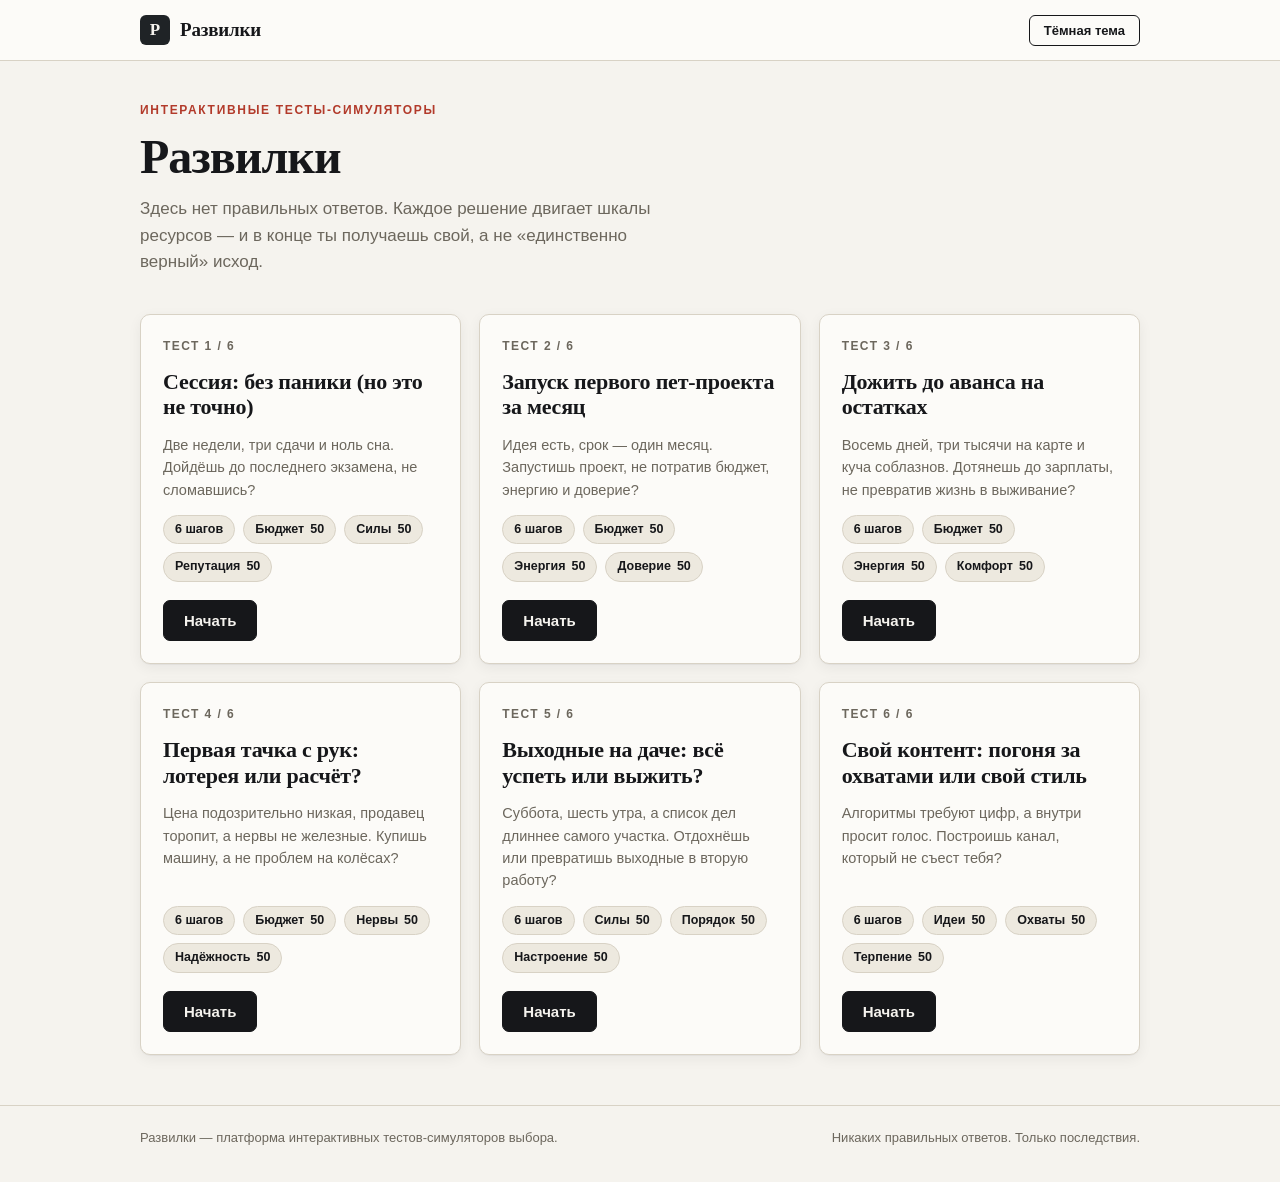
==== index.html @ 998c8da3 "Add files via upload" ====
<!DOCTYPE html>
<html lang="ru">
<head>
  <meta charset="UTF-8">
  <meta name="viewport" content="width=device-width, initial-scale=1.0">
  <title>Развилки — интерактивные тесты-симуляторы выбора</title>
  <meta name="description" content="Интерактивные тесты-симуляторы выбора: каждое решение двигает шкалы ресурсов и ведёт к своему исходу.">

  <!-- ============================================================
       Яндекс Метрика — шаблон. Раскомментируйте блок ниже
       и замените 00000000 на номер вашего счётчика.
  <script type="text/javascript">
     (function(m,e,t,r,i,k,a){m[i]=m[i]||function(){(m[i].a=m[i].a||[]).push(arguments)};
     m[i].l=1*new Date();
     for (var j = 0; j < document.scripts.length; j++) {if (document.scripts[j].src === r) { return; }}
     k=e.createElement(t),a=e.getElementsByTagName(t)[0],k.async=1,k.src=r,a.parentNode.insertBefore(k,a)})
     (window, document, "script", "https://mc.yandex.ru/metrika/tag.js", "ym");
     ym(00000000, "init", {
          clickmap:true,
          trackLinks:true,
          accurateTrackBounce:true,
          webvisor:true
     });
  </script>
  <noscript><div><img src="https://mc.yandex.ru/watch/00000000" style="position:absolute; left:-9999px;" alt="" /></div></noscript>
  ============================================================ -->

  <link rel="stylesheet" href="style.css">
</head>
<body>
  <header class="site-header">
    <div class="shell header-inner">
      <a class="brand" href="#" id="brandLink" aria-label="На главную">
        <span class="brand-mark" aria-hidden="true">Р</span>
        <span class="brand-name">Развилки</span>
      </a>
      <button class="theme-toggle" id="themeToggle" type="button" aria-label="Переключить тему">Тёмная тема</button>
    </div>
  </header>

  <main class="shell" id="app" aria-live="polite"></main>

  <footer class="site-footer">
    <div class="shell footer-inner">
      <span>Развилки — платформа интерактивных тестов-симуляторов выбора.</span>
      <span class="footer-note">Никаких правильных ответов. Только последствия.</span>
    </div>
  </footer>

  <script src="scenarios.js"></script>
  <script src="app.js"></script>
</body>
</html>
---- style.css ----
:root {
  --bg: #F5F3EE;
  --surface: #FCFBF8;
  --surface-2: #EDE9DF;
  --text: #16171A;
  --muted: #6C675D;
  --border: #D8D2C5;
  --border-strong: #16171A;
  --accent: #B23A2A;
  --accent-ink: #1F2326;
  --ok: #2F6B4F;
  --warn: #C48A1B;
  --danger: #B23A2A;
  --shadow: 0 1px 0 rgba(22, 23, 26, 0.04), 0 4px 14px rgba(22, 23, 26, 0.06);
  --radius: 10px;
  --font-display: Georgia, 'Times New Roman', 'PT Serif', serif;
  --font-body: -apple-system, BlinkMacSystemFont, 'Segoe UI', Roboto, Helvetica, Arial, sans-serif;
}

[data-theme="dark"] {
  --bg: #16171A;
  --surface: #1D1F22;
  --surface-2: #24262A;
  --text: #F2F0EA;
  --muted: #9B968C;
  --border: #34363B;
  --border-strong: #F2F0EA;
  --accent: #D85A43;
  --accent-ink: #F2F0EA;
  --ok: #4E9C77;
  --warn: #D9A13B;
  --danger: #E05A44;
  --shadow: 0 1px 0 rgba(0, 0, 0, 0.25), 0 6px 18px rgba(0, 0, 0, 0.35);
}

* { box-sizing: border-box; }

html { -webkit-text-size-adjust: 100%; }

body {
  margin: 0;
  background: var(--bg);
  color: var(--text);
  font-family: var(--font-body);
  font-size: 16px;
  line-height: 1.55;
  transition: background 0.25s ease, color 0.25s ease;
}

.shell {
  width: 100%;
  max-width: 1040px;
  margin: 0 auto;
  padding: 0 20px;
}

/* ---------- Header ---------- */
.site-header {
  border-bottom: 1px solid var(--border);
  background: var(--surface);
  position: sticky;
  top: 0;
  z-index: 20;
}

.header-inner {
  display: flex;
  align-items: center;
  justify-content: space-between;
  height: 60px;
}

.brand {
  display: inline-flex;
  align-items: center;
  gap: 10px;
  text-decoration: none;
  color: var(--text);
}

.brand-mark {
  width: 30px;
  height: 30px;
  display: grid;
  place-items: center;
  background: var(--accent-ink);
  color: var(--bg);
  font-family: var(--font-display);
  font-weight: 700;
  font-size: 17px;
  border-radius: 6px;
}

.brand-name {
  font-family: var(--font-display);
  font-weight: 700;
  font-size: 19px;
  letter-spacing: -0.01em;
}

.theme-toggle {
  appearance: none;
  border: 1px solid var(--border-strong);
  background: transparent;
  color: var(--text);
  font-family: var(--font-body);
  font-size: 13px;
  font-weight: 600;
  padding: 7px 14px;
  border-radius: 6px;
  cursor: pointer;
  transition: background 0.15s ease, color 0.15s ease;
}

.theme-toggle:hover {
  background: var(--text);
  color: var(--bg);
}

/* ---------- Hero ---------- */
.hero {
  padding: 40px 0 30px;
}

.hero-kicker {
  font-size: 12px;
  font-weight: 700;
  letter-spacing: 0.14em;
  text-transform: uppercase;
  color: var(--accent);
  margin: 0 0 12px;
}

.hero-title {
  font-family: var(--font-display);
  font-size: clamp(30px, 6vw, 48px);
  line-height: 1.06;
  letter-spacing: -0.02em;
  margin: 0 0 14px;
}

.hero-sub {
  max-width: 560px;
  color: var(--muted);
  font-size: 17px;
  margin: 0;
}

/* ---------- Cards grid ---------- */
.grid {
  display: grid;
  grid-template-columns: repeat(auto-fill, minmax(300px, 1fr));
  gap: 18px;
  padding: 8px 0 40px;
}

.card {
  background: var(--surface);
  border: 1px solid var(--border);
  border-radius: var(--radius);
  box-shadow: var(--shadow);
  padding: 22px;
  display: flex;
  flex-direction: column;
  gap: 14px;
}

.card-index {
  font-size: 12px;
  font-weight: 700;
  letter-spacing: 0.12em;
  text-transform: uppercase;
  color: var(--muted);
}

.card-title {
  font-family: var(--font-display);
  font-size: 22px;
  line-height: 1.15;
  letter-spacing: -0.01em;
  margin: 0;
}

.card-tagline {
  color: var(--muted);
  font-size: 14.5px;
  margin: 0;
  flex: 1;
}

.card-meta {
  display: flex;
  flex-wrap: wrap;
  gap: 8px;
}

.chip {
  display: inline-flex;
  align-items: center;
  gap: 6px;
  border: 1px solid var(--border);
  background: var(--surface-2);
  border-radius: 999px;
  padding: 4px 11px;
  font-size: 12.5px;
  font-weight: 600;
  color: var(--text);
}

.chip b { font-weight: 700; }

.card-actions {
  display: flex;
  gap: 10px;
  margin-top: 4px;
}

/* ---------- Buttons ---------- */
.btn {
  appearance: none;
  border: 1px solid var(--border-strong);
  background: var(--text);
  color: var(--bg);
  font-family: var(--font-body);
  font-size: 15px;
  font-weight: 700;
  padding: 11px 20px;
  border-radius: 7px;
  cursor: pointer;
  transition: transform 0.08s ease, opacity 0.15s ease, background 0.15s ease;
}

.btn:hover { opacity: 0.9; }
.btn:active { transform: translateY(1px); }

.btn-ghost {
  background: transparent;
  color: var(--text);
  border: 1px solid var(--border);
}

.btn-ghost:hover {
  background: var(--surface-2);
  opacity: 1;
}

.btn-block { width: 100%; text-align: center; }

/* ---------- Test view ---------- */
.view-head {
  display: flex;
  align-items: baseline;
  justify-content: space-between;
  gap: 12px;
  padding: 26px 0 14px;
  flex-wrap: wrap;
}

.view-title {
  font-family: var(--font-display);
  font-size: clamp(22px, 4vw, 30px);
  letter-spacing: -0.01em;
  margin: 0;
}

.step-counter {
  font-size: 13px;
  font-weight: 700;
  color: var(--muted);
  letter-spacing: 0.06em;
  text-transform: uppercase;
  white-space: nowrap;
}

/* ---------- Resource bars ---------- */
.resources {
  display: grid;
  grid-template-columns: repeat(3, 1fr);
  gap: 14px;
  padding: 6px 0 20px;
}

.resource {
  background: var(--surface);
  border: 1px solid var(--border);
  border-radius: var(--radius);
  padding: 14px 16px;
}

.resource-head {
  display: flex;
  align-items: baseline;
  justify-content: space-between;
  margin-bottom: 10px;
}

.resource-name {
  font-size: 13px;
  font-weight: 700;
  letter-spacing: 0.04em;
  text-transform: uppercase;
  color: var(--muted);
}

.resource-value {
  font-family: var(--font-display);
  font-size: 20px;
  font-weight: 700;
  font-variant-numeric: tabular-nums;
}

.resource-track {
  height: 8px;
  background: var(--surface-2);
  border-radius: 999px;
  overflow: hidden;
}

.resource-fill {
  height: 100%;
  width: 0;
  background: var(--ok);
  border-radius: 999px;
  transition: width 0.4s cubic-bezier(0.22, 1, 0.36, 1), background 0.3s ease;
}

.resource.warn .resource-fill { background: var(--warn); }
.resource.warn .resource-value { color: var(--warn); }

.resource.danger .resource-fill { background: var(--danger); }
.resource.danger .resource-value { color: var(--danger); }

/* ---------- Step card ---------- */
.step-card {
  background: var(--surface);
  border: 1px solid var(--border-strong);
  border-radius: var(--radius);
  box-shadow: var(--shadow);
  padding: 26px;
  max-width: 720px;
}

.step-text {
  font-family: var(--font-display);
  font-size: clamp(20px, 3.4vw, 26px);
  line-height: 1.3;
  letter-spacing: -0.01em;
  margin: 0 0 22px;
}

.choices {
  display: flex;
  flex-direction: column;
  gap: 12px;
}

.choice {
  display: block;
  width: 100%;
  text-align: left;
  border: 1px solid var(--border);
  background: var(--surface);
  color: var(--text);
  border-radius: 8px;
  padding: 14px 16px;
  font-family: var(--font-body);
  font-size: 15.5px;
  line-height: 1.4;
  cursor: pointer;
  transition: border-color 0.15s ease, background 0.15s ease, transform 0.08s ease;
}

.choice:not(:disabled):hover {
  border-color: var(--border-strong);
  background: var(--surface-2);
}

.choice:not(:disabled):active { transform: translateY(1px); }

.choice:disabled {
  cursor: not-allowed;
  opacity: 0.55;
  border-style: dashed;
}

.choice-reason {
  display: block;
  margin-top: 8px;
  font-size: 13px;
  font-weight: 600;
  color: var(--danger);
}

/* ---------- Final / Fail ---------- */
.result-plate {
  background: var(--accent-ink);
  color: var(--bg);
  border-radius: var(--radius);
  padding: 28px;
  margin: 26px 0 20px;
  box-shadow: var(--shadow);
}

.result-plate.danger-plate { background: var(--danger); }

.result-label {
  font-size: 12px;
  font-weight: 700;
  letter-spacing: 0.14em;
  text-transform: uppercase;
  opacity: 0.75;
  margin: 0 0 10px;
}

.result-title {
  font-family: var(--font-display);
  font-size: clamp(24px, 5vw, 34px);
  line-height: 1.1;
  letter-spacing: -0.01em;
  margin: 0 0 12px;
}

.result-text {
  margin: 0;
  opacity: 0.9;
  max-width: 640px;
  font-size: 16px;
}

.section-title {
  font-family: var(--font-display);
  font-size: 20px;
  letter-spacing: -0.01em;
  margin: 26px 0 12px;
}

/* ---------- Breakdown ---------- */
.breakdown {
  display: flex;
  flex-direction: column;
  gap: 12px;
  max-width: 720px;
}

.breakdown-item {
  background: var(--surface);
  border: 1px solid var(--border);
  border-radius: var(--radius);
  padding: 16px 18px;
}

.breakdown-head {
  display: flex;
  align-items: baseline;
  gap: 10px;
  margin-bottom: 6px;
}

.breakdown-step {
  font-size: 12px;
  font-weight: 700;
  letter-spacing: 0.08em;
  color: var(--accent);
  text-transform: uppercase;
  white-space: nowrap;
}

.breakdown-choice {
  font-weight: 700;
  font-size: 15px;
}

.breakdown-note {
  color: var(--muted);
  font-size: 14px;
  margin: 6px 0 0;
}

.breakdown-delta {
  display: inline-block;
  margin-top: 10px;
  font-size: 12.5px;
  font-weight: 700;
  color: var(--muted);
}

/* ---------- Yandex slot ---------- */
.yandex-slot {
  max-width: 720px;
  min-height: 120px;
  margin: 22px 0 8px;
  border: 1px dashed var(--border);
  border-radius: var(--radius);
  display: flex;
  align-items: center;
  justify-content: center;
  color: var(--muted);
  font-size: 13px;
  letter-spacing: 0.04em;
  text-transform: uppercase;
  padding: 18px;
  text-align: center;
}

/* ---------- Result actions ---------- */
.result-actions {
  display: flex;
  flex-wrap: wrap;
  gap: 12px;
  margin: 26px 0 40px;
}

.btn.copied {
  background: var(--ok);
  border-color: var(--ok);
  color: #fff;
}

/* ---------- Footer ---------- */
.site-footer {
  border-top: 1px solid var(--border);
  padding: 22px 0 34px;
  margin-top: 10px;
}

.footer-inner {
  display: flex;
  flex-wrap: wrap;
  justify-content: space-between;
  gap: 8px;
  color: var(--muted);
  font-size: 13px;
}

/* ---------- Responsive ---------- */
@media (max-width: 600px) {
  .resources { grid-template-columns: 1fr; gap: 10px; }
  .step-card { padding: 20px; }
  .result-plate { padding: 22px; }
  .card-actions { flex-direction: column; }
  .card-actions .btn { width: 100%; }
}
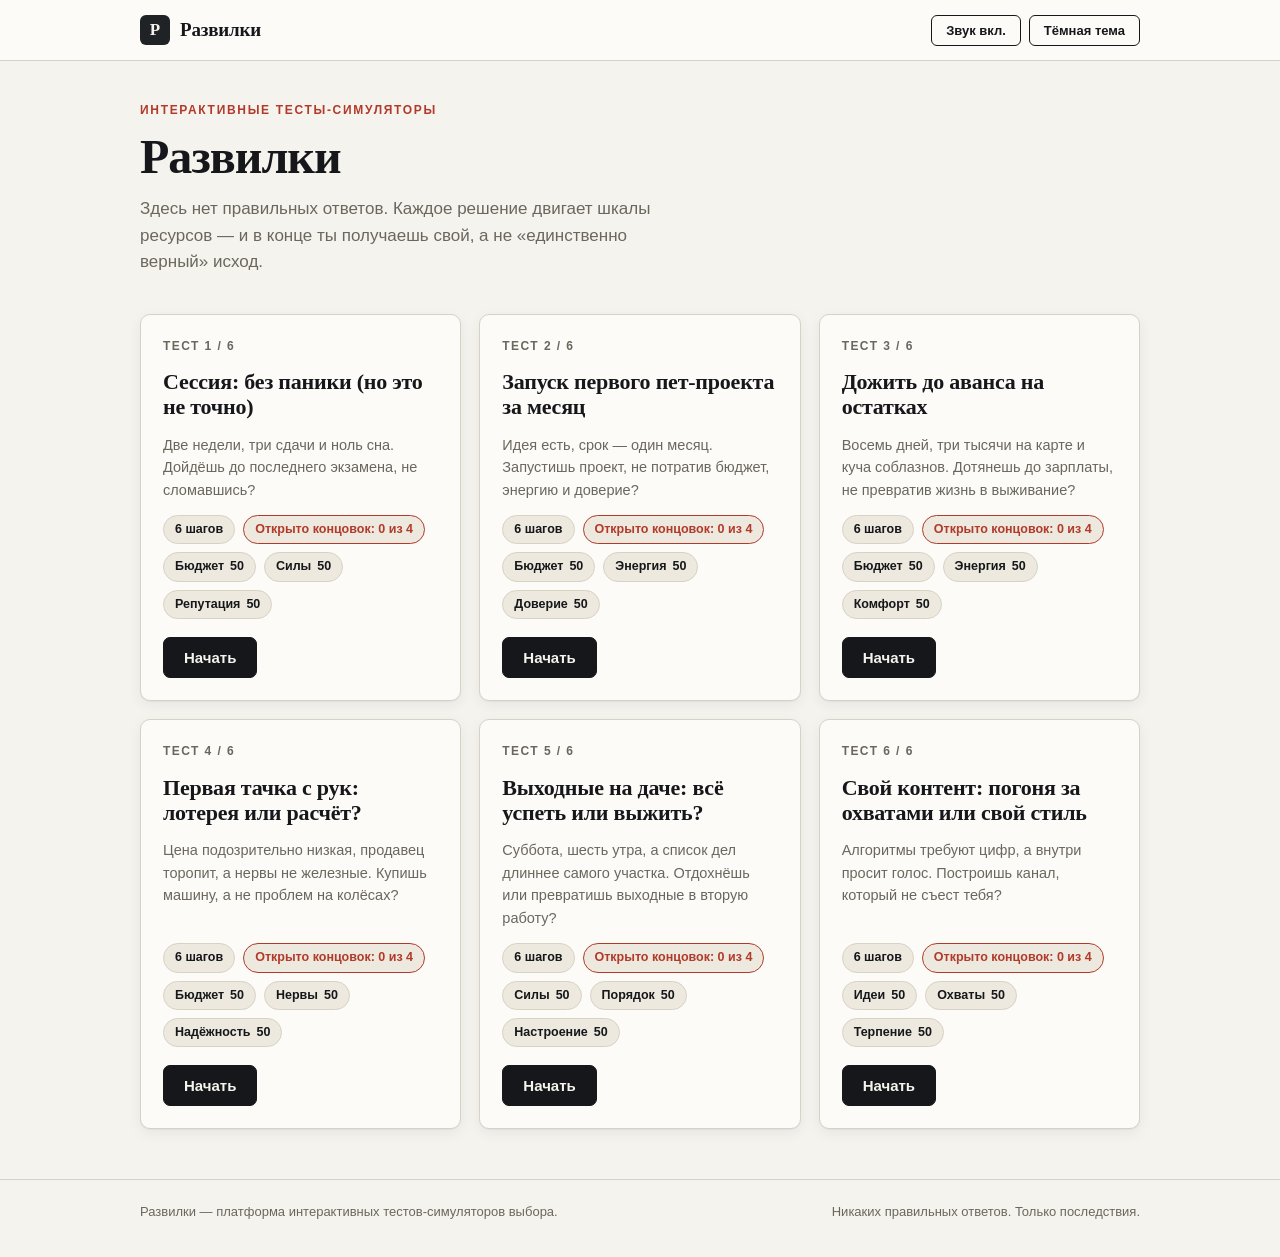
==== commit 11e3d6ed: "Add files via upload" ====
--- a/index.html
+++ b/index.html
@@ -6,24 +6,25 @@
   <title>Развилки — интерактивные тесты-симуляторы выбора</title>
   <meta name="description" content="Интерактивные тесты-симуляторы выбора: каждое решение двигает шкалы ресурсов и ведёт к своему исходу.">
 
-  <!-- ============================================================
-       Яндекс Метрика — шаблон. Раскомментируйте блок ниже
-       и замените 00000000 на номер вашего счётчика.
+  <meta property="og:title" content="Развилки — интерактивные тесты-симуляторы выбора">
+  <meta property="og:description" content="Интерактивные тесты-симуляторы выбора: каждое решение двигает шкалы ресурсов и ведёт к своему исходу.">
+  <meta property="og:type" content="website">
+
+  <link rel="icon" type="image/svg+xml" href="data:image/svg+xml,%3Csvg%20xmlns='http://www.w3.org/2000/svg'%20viewBox='0%200%2064%2064'%3E%3Crect%20width='64'%20height='64'%20rx='12'%20fill='%23B23A2A'/%3E%3Cpath%20d='M32%2052V32M32%2032L16%2014M32%2032L48%2014'%20stroke='%23FCFBF8'%20stroke-width='7'%20stroke-linecap='round'/%3E%3C/svg%3E">
+
+  <!-- Yandex.Metrika counter -->
   <script type="text/javascript">
-     (function(m,e,t,r,i,k,a){m[i]=m[i]||function(){(m[i].a=m[i].a||[]).push(arguments)};
-     m[i].l=1*new Date();
-     for (var j = 0; j < document.scripts.length; j++) {if (document.scripts[j].src === r) { return; }}
-     k=e.createElement(t),a=e.getElementsByTagName(t)[0],k.async=1,k.src=r,a.parentNode.insertBefore(k,a)})
-     (window, document, "script", "https://mc.yandex.ru/metrika/tag.js", "ym");
-     ym(00000000, "init", {
-          clickmap:true,
-          trackLinks:true,
-          accurateTrackBounce:true,
-          webvisor:true
-     });
+    (function (m, e, t, r, i, k, a) {
+      m[i] = m[i] || function () { (m[i].a = m[i].a || []).push(arguments); };
+      m[i].l = 1 * new Date();
+      for (var j = 0; j < document.scripts.length; j++) { if (document.scripts[j].src === r) { return; } }
+      k = e.createElement(t), a = e.getElementsByTagName(t)[0], k.async = 1, k.src = r, a.parentNode.insertBefore(k, a);
+    })(window, document, 'script', 'https://mc.yandex.ru/metrika/tag.js?id=114394691', 'ym');
+
+    ym(114394691, 'init', { ssr: true, webvisor: true, clickmap: true, ecommerce: 'dataLayer', referrer: document.referrer, url: location.href, accurateTrackBounce: true, trackLinks: true });
   </script>
-  <noscript><div><img src="https://mc.yandex.ru/watch/00000000" style="position:absolute; left:-9999px;" alt="" /></div></noscript>
-  ============================================================ -->
+  <noscript><div><img src="https://mc.yandex.ru/watch/114394691" style="position:absolute; left:-9999px;" alt="" /></div></noscript>
+  <!-- /Yandex.Metrika counter -->
 
   <link rel="stylesheet" href="style.css">
 </head>
@@ -34,7 +35,10 @@
         <span class="brand-mark" aria-hidden="true">Р</span>
         <span class="brand-name">Развилки</span>
       </a>
-      <button class="theme-toggle" id="themeToggle" type="button" aria-label="Переключить тему">Тёмная тема</button>
+      <div class="header-actions">
+        <button class="theme-toggle" id="soundToggle" type="button" aria-pressed="true">Звук вкл.</button>
+        <button class="theme-toggle" id="themeToggle" type="button" aria-label="Переключить тему">Тёмная тема</button>
+      </div>
     </div>
   </header>
 
--- a/style.css
+++ b/style.css
@@ -70,6 +70,12 @@
   height: 60px;
 }
 
+.header-actions {
+  display: flex;
+  align-items: center;
+  gap: 8px;
+}
+
 .brand {
   display: inline-flex;
   align-items: center;
@@ -209,6 +215,11 @@
 
 .chip b { font-weight: 700; }
 
+.chip-progress {
+  color: var(--accent);
+  border-color: var(--accent);
+}
+
 .card-actions {
   display: flex;
   gap: 10px;
@@ -233,6 +244,24 @@
 .btn:hover { opacity: 0.9; }
 .btn:active { transform: translateY(1px); }
 
+.btn:disabled {
+  cursor: default;
+  opacity: 0.55;
+}
+
+.btn:disabled:hover,
+.btn:disabled:active {
+  opacity: 0.55;
+  transform: none;
+}
+
+.btn.is-error,
+.btn.is-error:hover {
+  border-color: var(--danger);
+  color: var(--danger);
+  opacity: 1;
+}
+
 .btn-ghost {
   background: transparent;
   color: var(--text);
@@ -329,6 +358,15 @@
 
 .resource.danger .resource-fill { background: var(--danger); }
 .resource.danger .resource-value { color: var(--danger); }
+
+.resource.changed {
+  animation: resourcePulse 0.55s ease;
+}
+
+@keyframes resourcePulse {
+  0% { border-color: var(--accent); }
+  100% { border-color: var(--border); }
+}
 
 /* ---------- Step card ---------- */
 .step-card {
@@ -367,7 +405,9 @@
   font-size: 15.5px;
   line-height: 1.4;
   cursor: pointer;
-  transition: border-color 0.15s ease, background 0.15s ease, transform 0.08s ease;
+  outline: 2px solid transparent;
+  outline-offset: 1px;
+  transition: border-color 0.15s ease, background 0.15s ease, transform 0.08s ease, outline-color 0.15s ease;
 }
 
 .choice:not(:disabled):hover {
@@ -375,12 +415,21 @@
   background: var(--surface-2);
 }
 
-.choice:not(:disabled):active { transform: translateY(1px); }
+.choice:not(:disabled):active {
+  transform: translateY(1px);
+  outline-color: var(--accent);
+}
 
 .choice:disabled {
   cursor: not-allowed;
   opacity: 0.55;
   border-style: dashed;
+  animation: blockedFade 0.4s ease;
+}
+
+@keyframes blockedFade {
+  from { opacity: 0.25; }
+  to { opacity: 0.55; }
 }
 
 .choice-reason {
@@ -539,4 +588,21 @@
   .result-plate { padding: 22px; }
   .card-actions { flex-direction: column; }
   .card-actions .btn { width: 100%; }
-}
+  .header-actions { gap: 6px; }
+  .header-actions .theme-toggle { padding: 6px 9px; font-size: 12px; }
+}
+
+@media (max-width: 360px) {
+  .brand-name { display: none; }
+}
+
+@media (prefers-reduced-motion: reduce) {
+  .resource.changed,
+  .choice:disabled {
+    animation: none;
+  }
+  .resource-fill,
+  .choice {
+    transition: none;
+  }
+}
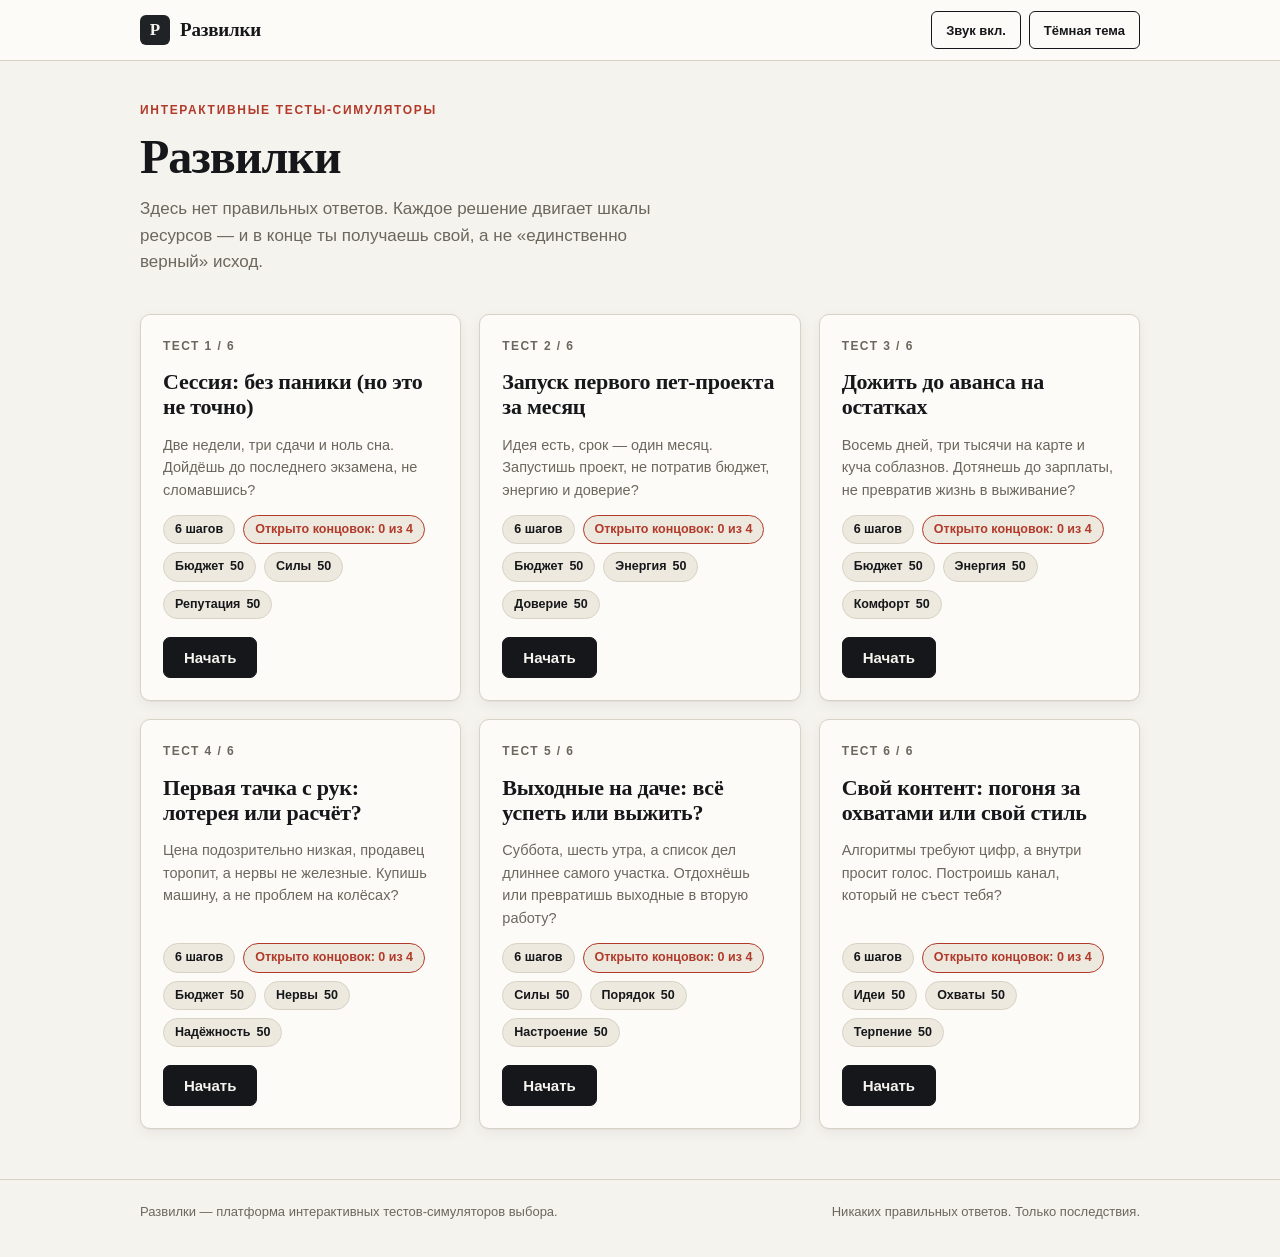
==== commit 6ffd310e: "Add files via upload" ====
--- a/index.html
+++ b/index.html
@@ -5,12 +5,26 @@
   <meta name="viewport" content="width=device-width, initial-scale=1.0">
   <title>Развилки — интерактивные тесты-симуляторы выбора</title>
   <meta name="description" content="Интерактивные тесты-симуляторы выбора: каждое решение двигает шкалы ресурсов и ведёт к своему исходу.">
+  <meta name="theme-color" content="#F5F3EE">
 
   <meta property="og:title" content="Развилки — интерактивные тесты-симуляторы выбора">
   <meta property="og:description" content="Интерактивные тесты-симуляторы выбора: каждое решение двигает шкалы ресурсов и ведёт к своему исходу.">
   <meta property="og:type" content="website">
+  <meta property="og:site_name" content="Развилки">
+  <meta property="og:locale" content="ru_RU">
 
   <link rel="icon" type="image/svg+xml" href="data:image/svg+xml,%3Csvg%20xmlns='http://www.w3.org/2000/svg'%20viewBox='0%200%2064%2064'%3E%3Crect%20width='64'%20height='64'%20rx='12'%20fill='%23B23A2A'/%3E%3Cpath%20d='M32%2052V32M32%2032L16%2014M32%2032L48%2014'%20stroke='%23FCFBF8'%20stroke-width='7'%20stroke-linecap='round'/%3E%3C/svg%3E">
+
+  <script>
+    (function () {
+      try {
+        var saved = localStorage.getItem('razvilki_theme');
+        var dark = saved ? saved === 'dark'
+          : (window.matchMedia && window.matchMedia('(prefers-color-scheme: dark)').matches);
+        document.documentElement.setAttribute('data-theme', dark ? 'dark' : 'light');
+      } catch (e) {}
+    })();
+  </script>
 
   <!-- Yandex.Metrika counter -->
   <script type="text/javascript">
@@ -19,16 +33,17 @@
       m[i].l = 1 * new Date();
       for (var j = 0; j < document.scripts.length; j++) { if (document.scripts[j].src === r) { return; } }
       k = e.createElement(t), a = e.getElementsByTagName(t)[0], k.async = 1, k.src = r, a.parentNode.insertBefore(k, a);
-    })(window, document, 'script', 'https://mc.yandex.ru/metrika/tag.js?id=114394691', 'ym');
+    })(window, document, 'script', 'https://mc.yandex.ru/metrika/tag.js?id=114490918', 'ym');
 
-    ym(114394691, 'init', { ssr: true, webvisor: true, clickmap: true, ecommerce: 'dataLayer', referrer: document.referrer, url: location.href, accurateTrackBounce: true, trackLinks: true });
+    ym(114490918, 'init', { ssr: true, webvisor: true, clickmap: true, ecommerce: 'dataLayer', referrer: document.referrer, url: location.href, accurateTrackBounce: true, trackLinks: true });
   </script>
-  <noscript><div><img src="https://mc.yandex.ru/watch/114394691" style="position:absolute; left:-9999px;" alt="" /></div></noscript>
   <!-- /Yandex.Metrika counter -->
 
-  <link rel="stylesheet" href="style.css">
+  <link rel="stylesheet" href="style.css?v=2">
 </head>
 <body>
+  <a class="skip-link" href="#app">Перейти к содержимому</a>
+
   <header class="site-header">
     <div class="shell header-inner">
       <a class="brand" href="#" id="brandLink" aria-label="На главную">
@@ -42,7 +57,12 @@
     </div>
   </header>
 
-  <main class="shell" id="app" aria-live="polite"></main>
+  <main class="shell" id="app" tabindex="-1"></main>
+  <div class="sr-only" id="status" role="status" aria-live="polite"></div>
+
+  <noscript>
+    <p class="shell notice">Для прохождения тестов нужен JavaScript — включите его в настройках браузера.</p>
+  </noscript>
 
   <footer class="site-footer">
     <div class="shell footer-inner">
@@ -51,7 +71,8 @@
     </div>
   </footer>
 
-  <script src="scenarios.js"></script>
-  <script src="app.js"></script>
+  <script src="scenarios.js?v=2"></script>
+  <script src="app.js?v=2"></script>
+  <noscript><div><img src="https://mc.yandex.ru/watch/114490918" style="position:absolute; left:-9999px;" alt="" /></div></noscript>
 </body>
 </html>
--- a/style.css
+++ b/style.css
@@ -1,4 +1,5 @@
 :root {
+  color-scheme: light;
   --bg: #F5F3EE;
   --surface: #FCFBF8;
   --surface-2: #EDE9DF;
@@ -10,6 +11,7 @@
   --accent-ink: #1F2326;
   --ok: #2F6B4F;
   --warn: #C48A1B;
+  --warn-ink: #8A5C00;
   --danger: #B23A2A;
   --shadow: 0 1px 0 rgba(22, 23, 26, 0.04), 0 4px 14px rgba(22, 23, 26, 0.06);
   --radius: 10px;
@@ -18,6 +20,7 @@
 }
 
 [data-theme="dark"] {
+  color-scheme: dark;
   --bg: #16171A;
   --surface: #1D1F22;
   --surface-2: #24262A;
@@ -29,6 +32,7 @@
   --accent-ink: #F2F0EA;
   --ok: #4E9C77;
   --warn: #D9A13B;
+  --warn-ink: #E0AD4A;
   --danger: #E05A44;
   --shadow: 0 1px 0 rgba(0, 0, 0, 0.25), 0 6px 18px rgba(0, 0, 0, 0.35);
 }
@@ -36,6 +40,57 @@
 * { box-sizing: border-box; }
 
 html { -webkit-text-size-adjust: 100%; }
+
+.sr-only {
+  position: absolute;
+  width: 1px;
+  height: 1px;
+  margin: -1px;
+  padding: 0;
+  overflow: hidden;
+  clip: rect(0 0 0 0);
+  white-space: nowrap;
+  border: 0;
+}
+
+.skip-link {
+  position: absolute;
+  left: 12px;
+  top: -60px;
+  z-index: 100;
+  padding: 10px 16px;
+  border: 1px solid var(--border-strong);
+  border-radius: 6px;
+  background: var(--surface);
+  color: var(--text);
+  font-size: 14px;
+  font-weight: 700;
+  text-decoration: none;
+  transition: top 0.15s ease;
+}
+
+.skip-link:focus { top: 12px; }
+
+.notice {
+  margin: 20px auto;
+  padding: 14px 16px;
+  border: 1px solid var(--border);
+  border-radius: var(--radius);
+  background: var(--surface);
+  color: var(--text);
+}
+
+#app:focus,
+.step-text:focus,
+.result-title:focus { outline: none; }
+
+.brand:focus-visible,
+.theme-toggle:focus-visible,
+.btn:focus-visible,
+.choice:focus-visible {
+  outline: 2px solid var(--accent);
+  outline-offset: 2px;
+}
 
 body {
   margin: 0;
@@ -112,6 +167,7 @@
   font-family: var(--font-body);
   font-size: 13px;
   font-weight: 600;
+  min-height: 38px;
   padding: 7px 14px;
   border-radius: 6px;
   cursor: pointer;
@@ -155,7 +211,7 @@
 /* ---------- Cards grid ---------- */
 .grid {
   display: grid;
-  grid-template-columns: repeat(auto-fill, minmax(300px, 1fr));
+  grid-template-columns: repeat(auto-fill, minmax(min(300px, 100%), 1fr));
   gap: 18px;
   padding: 8px 0 40px;
 }
@@ -273,8 +329,6 @@
   opacity: 1;
 }
 
-.btn-block { width: 100%; text-align: center; }
-
 /* ---------- Test view ---------- */
 .view-head {
   display: flex;
@@ -354,7 +408,7 @@
 }
 
 .resource.warn .resource-fill { background: var(--warn); }
-.resource.warn .resource-value { color: var(--warn); }
+.resource.warn .resource-value { color: var(--warn-ink); }
 
 .resource.danger .resource-fill { background: var(--danger); }
 .resource.danger .resource-value { color: var(--danger); }
@@ -533,24 +587,6 @@
   color: var(--muted);
 }
 
-/* ---------- Yandex slot ---------- */
-.yandex-slot {
-  max-width: 720px;
-  min-height: 120px;
-  margin: 22px 0 8px;
-  border: 1px dashed var(--border);
-  border-radius: var(--radius);
-  display: flex;
-  align-items: center;
-  justify-content: center;
-  color: var(--muted);
-  font-size: 13px;
-  letter-spacing: 0.04em;
-  text-transform: uppercase;
-  padding: 18px;
-  text-align: center;
-}
-
 /* ---------- Result actions ---------- */
 .result-actions {
   display: flex;
@@ -589,7 +625,7 @@
   .card-actions { flex-direction: column; }
   .card-actions .btn { width: 100%; }
   .header-actions { gap: 6px; }
-  .header-actions .theme-toggle { padding: 6px 9px; font-size: 12px; }
+  .header-actions .theme-toggle { min-height: 40px; padding: 6px 9px; font-size: 12px; }
 }
 
 @media (max-width: 360px) {
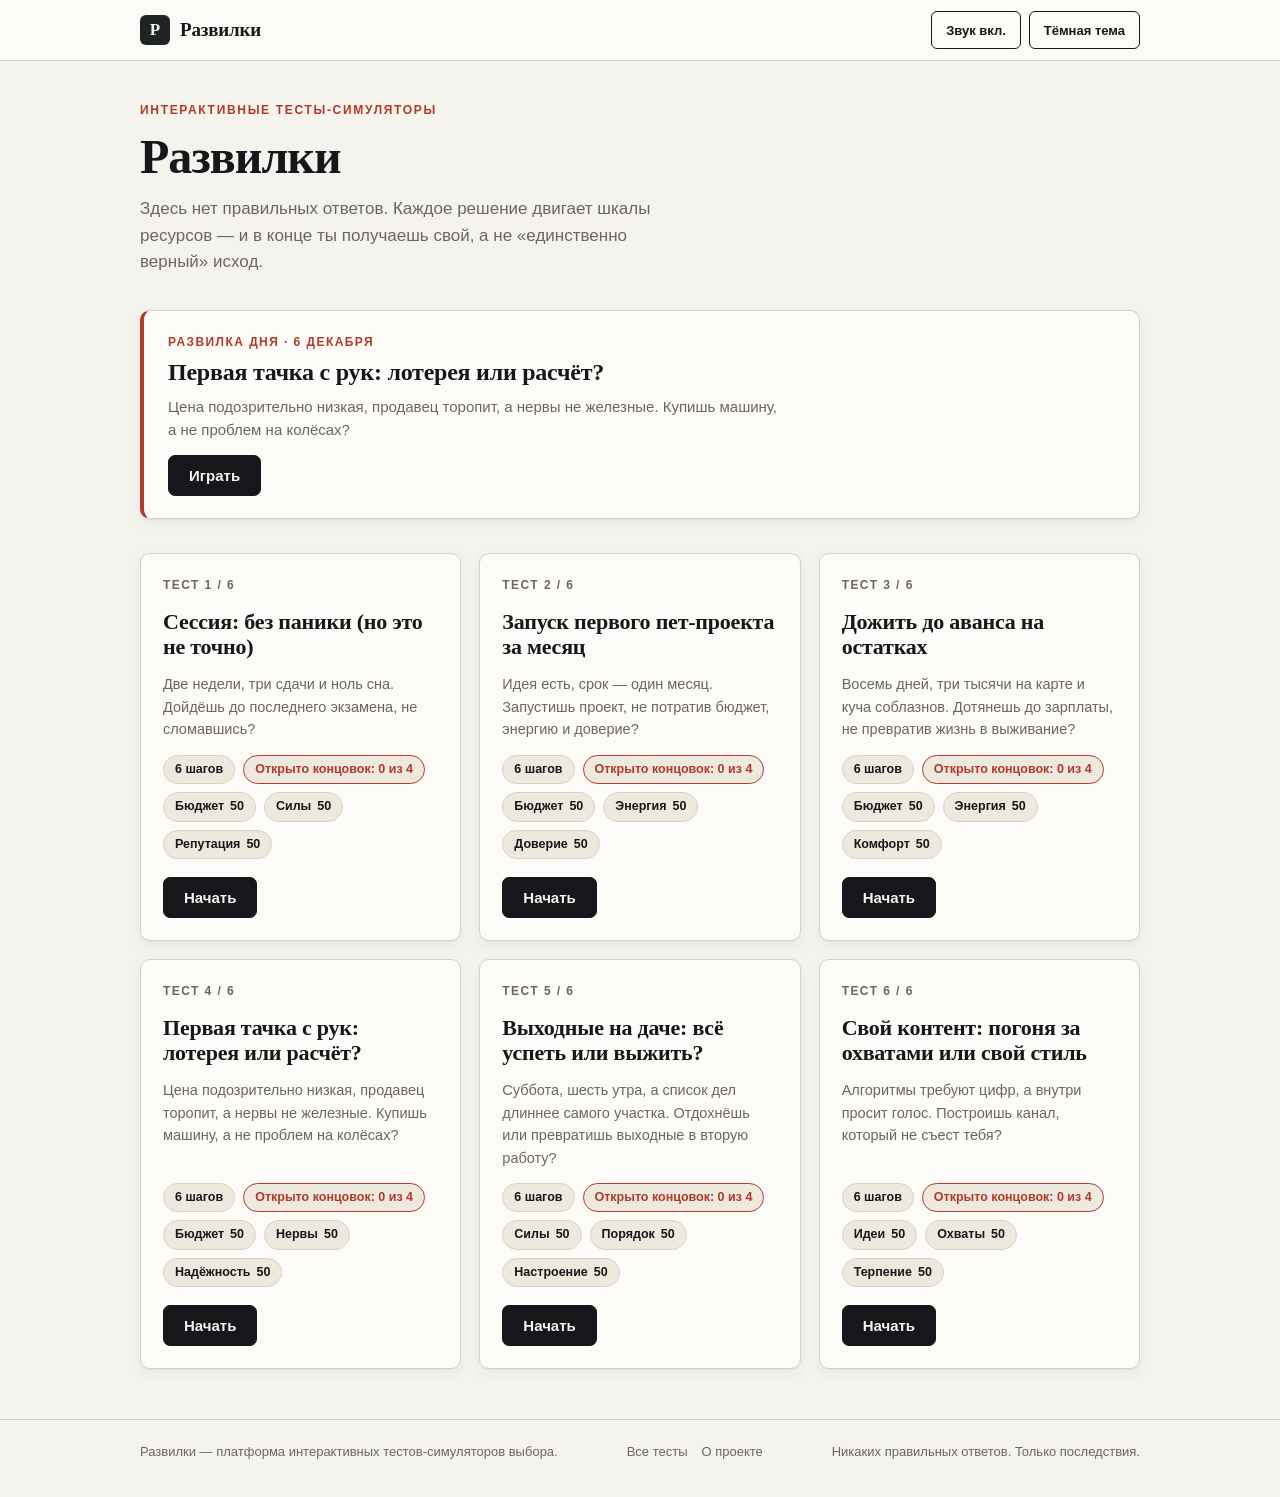
==== commit 4858b186: "Add files via upload" ====
--- a/index.html
+++ b/index.html
@@ -12,6 +12,19 @@
   <meta property="og:type" content="website">
   <meta property="og:site_name" content="Развилки">
   <meta property="og:locale" content="ru_RU">
+  <meta property="og:url" content="https://razvilki.vercel.app/">
+  <meta property="og:image" content="https://razvilki.vercel.app/og-image.png">
+  <meta property="og:image:type" content="image/png">
+  <meta property="og:image:width" content="1200">
+  <meta property="og:image:height" content="630">
+  <meta property="og:image:alt" content="Развилки — интерактивные тесты-симуляторы выбора">
+
+  <meta name="twitter:card" content="summary_large_image">
+  <meta name="twitter:title" content="Развилки — интерактивные тесты-симуляторы выбора">
+  <meta name="twitter:description" content="Интерактивные тесты-симуляторы выбора: каждое решение двигает шкалы ресурсов и ведёт к своему исходу.">
+  <meta name="twitter:image" content="https://razvilki.vercel.app/og-image.png">
+
+  <link rel="canonical" href="https://razvilki.vercel.app/">
 
   <link rel="icon" type="image/svg+xml" href="data:image/svg+xml,%3Csvg%20xmlns='http://www.w3.org/2000/svg'%20viewBox='0%200%2064%2064'%3E%3Crect%20width='64'%20height='64'%20rx='12'%20fill='%23B23A2A'/%3E%3Cpath%20d='M32%2052V32M32%2032L16%2014M32%2032L48%2014'%20stroke='%23FCFBF8'%20stroke-width='7'%20stroke-linecap='round'/%3E%3C/svg%3E">
 
@@ -39,7 +52,7 @@
   </script>
   <!-- /Yandex.Metrika counter -->
 
-  <link rel="stylesheet" href="style.css?v=2">
+  <link rel="stylesheet" href="style.css?v=3">
 </head>
 <body>
   <a class="skip-link" href="#app">Перейти к содержимому</a>
@@ -57,7 +70,14 @@
     </div>
   </header>
 
-  <main class="shell" id="app" tabindex="-1"></main>
+  <!-- Статичный заголовок для поисковиков и первого кадра: app.js заменяет этот блок своим рендером. -->
+  <main class="shell" id="app" tabindex="-1">
+    <section class="hero">
+      <p class="hero-kicker">Интерактивные тесты-симуляторы</p>
+      <h1 class="hero-title">Развилки</h1>
+      <p class="hero-sub">Здесь нет правильных ответов. Каждое решение двигает шкалы ресурсов — и в конце ты получаешь свой, а не «единственно верный» исход.</p>
+    </section>
+  </main>
   <div class="sr-only" id="status" role="status" aria-live="polite"></div>
 
   <noscript>
@@ -67,12 +87,16 @@
   <footer class="site-footer">
     <div class="shell footer-inner">
       <span>Развилки — платформа интерактивных тестов-симуляторов выбора.</span>
+      <nav class="footer-nav" aria-label="Разделы сайта">
+        <a href="tests/">Все тесты</a>
+        <a href="about/">О проекте</a>
+      </nav>
       <span class="footer-note">Никаких правильных ответов. Только последствия.</span>
     </div>
   </footer>
 
-  <script src="scenarios.js?v=2"></script>
-  <script src="app.js?v=2"></script>
+  <script src="scenarios.js?v=3"></script>
+  <script src="app.js?v=3"></script>
   <noscript><div><img src="https://mc.yandex.ru/watch/114490918" style="position:absolute; left:-9999px;" alt="" /></div></noscript>
 </body>
 </html>
--- a/style.css
+++ b/style.css
@@ -208,6 +208,58 @@
   margin: 0;
 }
 
+.streak {
+  display: inline-block;
+  margin: 14px 0 0;
+  padding: 5px 12px;
+  border: 1px solid var(--accent);
+  border-radius: 999px;
+  color: var(--accent);
+  font-size: 13px;
+  font-weight: 700;
+}
+
+/* ---------- Daily ---------- */
+.daily {
+  display: flex;
+  flex-direction: column;
+  align-items: flex-start;
+  gap: 8px;
+  margin: 4px 0 26px;
+  padding: 22px 24px;
+  background: var(--surface);
+  border: 1px solid var(--border);
+  border-left: 4px solid var(--accent);
+  border-radius: var(--radius);
+  box-shadow: var(--shadow);
+}
+
+.daily-kicker {
+  margin: 0;
+  color: var(--accent);
+  font-size: 12px;
+  font-weight: 700;
+  letter-spacing: 0.12em;
+  text-transform: uppercase;
+}
+
+.daily-title {
+  margin: 0;
+  font-family: var(--font-display);
+  font-size: 24px;
+  line-height: 1.15;
+  letter-spacing: -0.01em;
+}
+
+.daily-sub {
+  margin: 0;
+  max-width: 620px;
+  color: var(--muted);
+  font-size: 15px;
+}
+
+.daily .btn { margin-top: 6px; }
+
 /* ---------- Cards grid ---------- */
 .grid {
   display: grid;
@@ -587,6 +639,58 @@
   color: var(--muted);
 }
 
+/* ---------- Challenge & collection ---------- */
+.challenge-note {
+  margin: 0 0 18px;
+  padding: 10px 14px;
+  border: 1px solid var(--accent);
+  border-radius: 8px;
+  background: var(--surface-2);
+  font-size: 14px;
+  font-weight: 600;
+}
+
+.challenge-result {
+  margin: 14px 0 0;
+  font-size: 15px;
+  font-weight: 700;
+  opacity: 0.95;
+}
+
+.collection-note {
+  margin: 14px 0 0;
+  color: var(--muted);
+  font-size: 14px;
+}
+
+.collection-note b { color: var(--text); }
+
+/* ---------- Share row ---------- */
+.share-row {
+  display: flex;
+  flex-wrap: wrap;
+  gap: 10px;
+  margin: 18px 0 6px;
+}
+
+.share-btn {
+  display: inline-flex;
+  align-items: center;
+  justify-content: center;
+  min-height: 40px;
+  padding: 8px 16px;
+  border: 1px solid var(--border);
+  border-radius: 7px;
+  background: var(--surface);
+  color: var(--text);
+  font-size: 14px;
+  font-weight: 700;
+  text-decoration: none;
+  transition: background 0.15s ease;
+}
+
+.share-btn:hover { background: var(--surface-2); }
+
 /* ---------- Result actions ---------- */
 .result-actions {
   display: flex;
@@ -613,6 +717,127 @@
   flex-wrap: wrap;
   justify-content: space-between;
   gap: 8px;
+  color: var(--muted);
+  font-size: 13px;
+}
+
+.footer-nav {
+  display: flex;
+  flex-wrap: wrap;
+  gap: 14px;
+}
+
+.footer-nav a {
+  color: var(--muted);
+  text-decoration: none;
+  border-bottom: 1px solid transparent;
+}
+
+.footer-nav a:hover {
+  color: var(--text);
+  border-bottom-color: var(--border);
+}
+
+/* ---------- Landing pages ---------- */
+.landing { padding-bottom: 40px; }
+
+.breadcrumbs {
+  padding: 20px 0 0;
+  color: var(--muted);
+  font-size: 13px;
+}
+
+.breadcrumbs a {
+  color: var(--muted);
+  text-decoration: none;
+  border-bottom: 1px solid var(--border);
+}
+
+.breadcrumbs a:hover { color: var(--text); }
+
+.breadcrumbs .current { color: var(--text); }
+
+.landing-hero { padding: 26px 0 8px; }
+
+.cta-row {
+  display: flex;
+  flex-wrap: wrap;
+  align-items: center;
+  gap: 12px;
+  margin: 20px 0 8px;
+}
+
+.cta-note {
+  color: var(--muted);
+  font-size: 13px;
+}
+
+.landing-grid {
+  display: grid;
+  grid-template-columns: repeat(auto-fit, minmax(260px, 1fr));
+  gap: 18px;
+  margin: 24px 0 8px;
+}
+
+.landing-card { gap: 10px; }
+
+.stakes {
+  margin: 0;
+  padding-left: 18px;
+}
+
+.stakes li { margin: 0 0 6px; }
+
+.landing-text {
+  max-width: 720px;
+  margin: 24px 0 0;
+}
+
+.landing-text p { margin: 0 0 14px; }
+
+.landing-text h2 {
+  margin: 30px 0 10px;
+  font-family: var(--font-display);
+  font-size: 22px;
+  letter-spacing: -0.01em;
+}
+
+.how-list {
+  margin: 0;
+  padding-left: 20px;
+}
+
+.how-list li { margin: 0 0 8px; }
+
+.test-links {
+  display: grid;
+  grid-template-columns: repeat(auto-fill, minmax(260px, 1fr));
+  gap: 12px;
+  margin: 12px 0 0;
+}
+
+.test-link {
+  display: block;
+  padding: 14px 16px;
+  border: 1px solid var(--border);
+  border-radius: var(--radius);
+  background: var(--surface);
+  color: var(--text);
+  text-decoration: none;
+  box-shadow: var(--shadow);
+}
+
+.test-link:hover { background: var(--surface-2); }
+
+.test-link b {
+  display: block;
+  margin-bottom: 4px;
+  font-family: var(--font-display);
+  font-size: 17px;
+  line-height: 1.2;
+}
+
+.test-link span {
   color: var(--muted);
   font-size: 13px;
 }
@@ -626,6 +851,10 @@
   .card-actions .btn { width: 100%; }
   .header-actions { gap: 6px; }
   .header-actions .theme-toggle { min-height: 40px; padding: 6px 9px; font-size: 12px; }
+  .daily { padding: 18px; }
+  .daily .btn { width: 100%; }
+  .share-row .share-btn { flex: 1 1 auto; }
+  .breadcrumbs { padding-top: 14px; }
 }
 
 @media (max-width: 360px) {
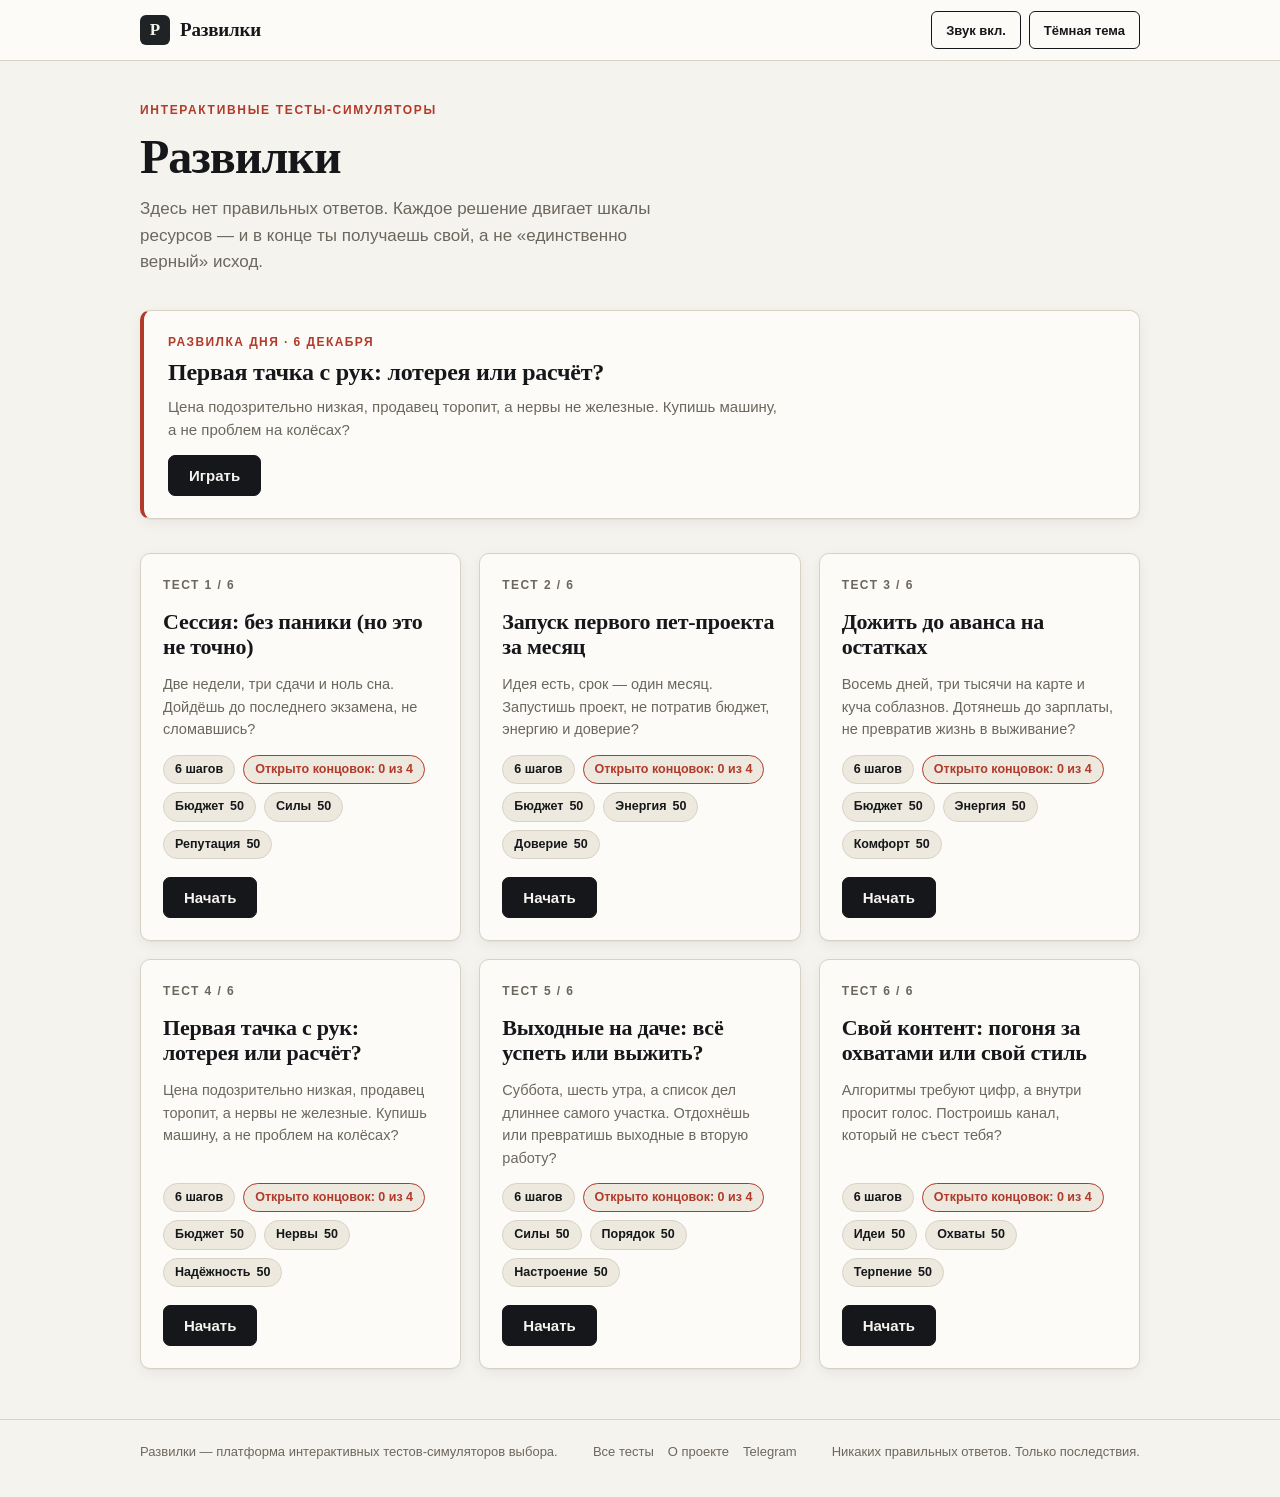
==== commit 90b96381: "Add files via upload" ====
--- a/index.html
+++ b/index.html
@@ -48,11 +48,11 @@
       k = e.createElement(t), a = e.getElementsByTagName(t)[0], k.async = 1, k.src = r, a.parentNode.insertBefore(k, a);
     })(window, document, 'script', 'https://mc.yandex.ru/metrika/tag.js?id=114490918', 'ym');
 
-    ym(114490918, 'init', { ssr: true, webvisor: true, clickmap: true, ecommerce: 'dataLayer', referrer: document.referrer, url: location.href, accurateTrackBounce: true, trackLinks: true });
+    ym(114490918, 'init', { ssr: true, webvisor: true, clickmap: true, trackHash: true, ecommerce: 'dataLayer', referrer: document.referrer, url: location.href, accurateTrackBounce: true, trackLinks: true });
   </script>
   <!-- /Yandex.Metrika counter -->
 
-  <link rel="stylesheet" href="style.css?v=3">
+  <link rel="stylesheet" href="style.css?v=4">
 </head>
 <body>
   <a class="skip-link" href="#app">Перейти к содержимому</a>
@@ -90,13 +90,14 @@
       <nav class="footer-nav" aria-label="Разделы сайта">
         <a href="tests/">Все тесты</a>
         <a href="about/">О проекте</a>
+        <a href="https://t.me/anya_bsdym" target="_blank" rel="noopener">Telegram</a>
       </nav>
       <span class="footer-note">Никаких правильных ответов. Только последствия.</span>
     </div>
   </footer>
 
-  <script src="scenarios.js?v=3"></script>
-  <script src="app.js?v=3"></script>
+  <script src="scenarios.js?v=4"></script>
+  <script src="app.js?v=4"></script>
   <noscript><div><img src="https://mc.yandex.ru/watch/114490918" style="position:absolute; left:-9999px;" alt="" /></div></noscript>
 </body>
 </html>
--- a/style.css
+++ b/style.css
@@ -691,6 +691,21 @@
 
 .share-btn:hover { background: var(--surface-2); }
 
+.subscribe {
+  margin: 6px 0 22px;
+  color: var(--muted);
+  font-size: 14px;
+}
+
+.subscribe a {
+  color: var(--text);
+  font-weight: 700;
+  text-decoration: none;
+  border-bottom: 1px solid var(--border);
+}
+
+.subscribe a:hover { border-bottom-color: var(--text); }
+
 /* ---------- Result actions ---------- */
 .result-actions {
   display: flex;
